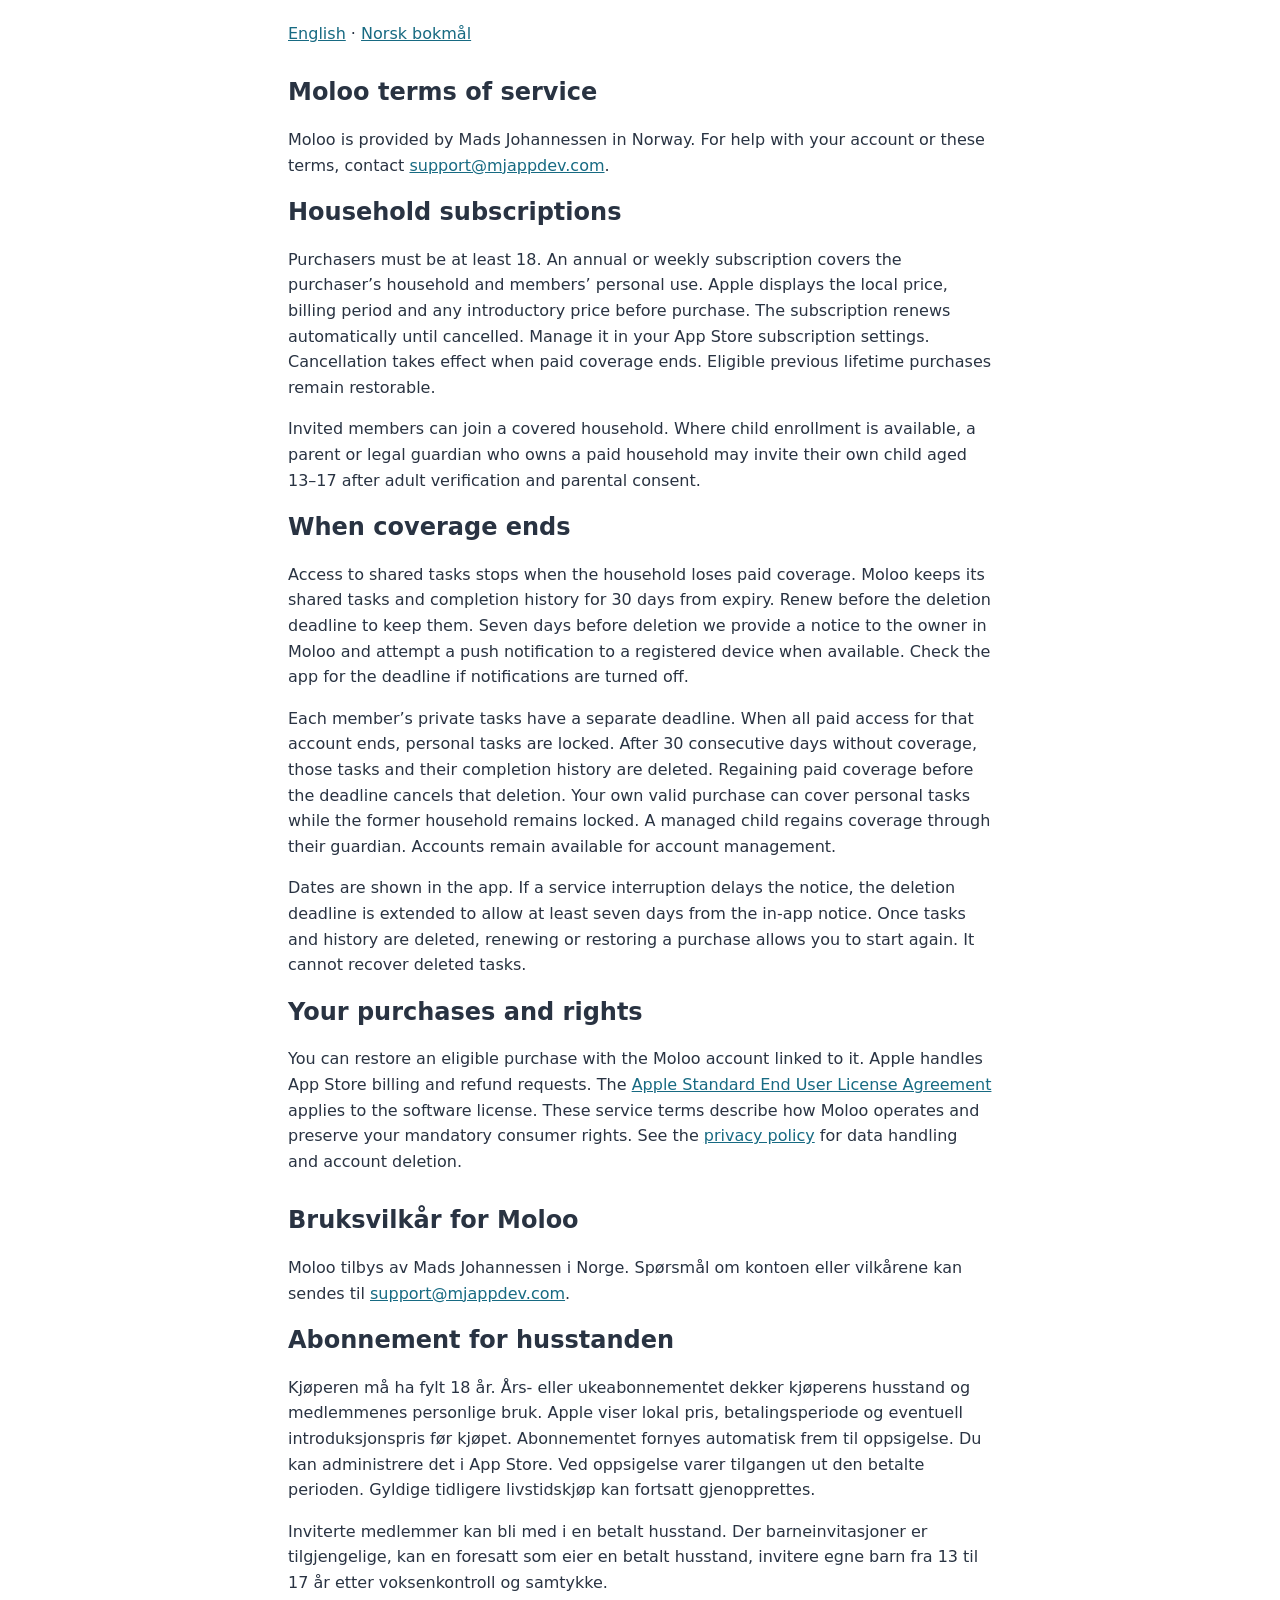
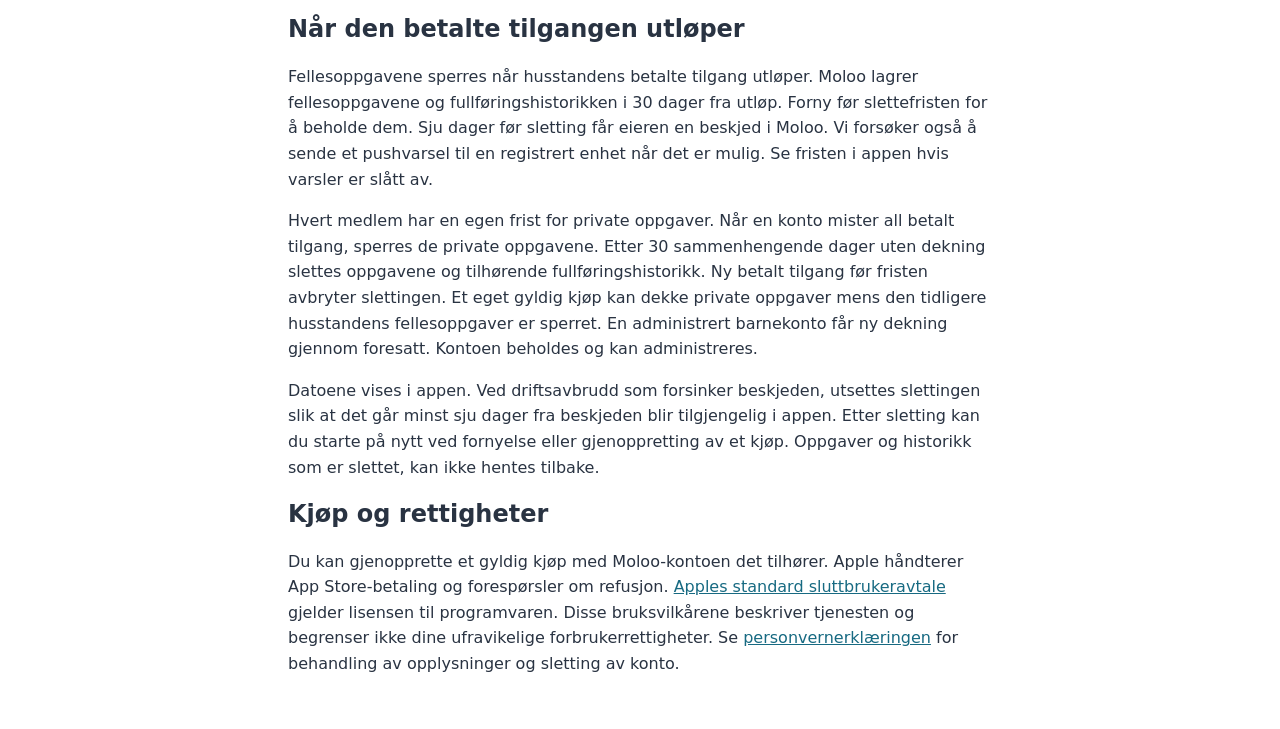
==== terms.html @ 765a5c9c "Add Moloo household and personal task retention terms" ====
<!doctype html>
<html lang="en"><head><meta charset="utf-8"><meta name="viewport" content="width=device-width,initial-scale=1">
<title>Terms of service · Moloo</title>
<style>body{font:1rem/1.6 system-ui;color:#293342;max-width:44rem;padding:1.3rem;margin:auto}h1,h2{line-height:1.2}a{color:#176a82}section{margin:2rem 0}</style></head>
<body><nav><a href="#en">English</a> · <a href="#nb">Norsk bokmål</a></nav>
<section id="en"><h1>Moloo terms of service</h1>
<p>Moloo is provided by Mads Johannessen in Norway. For help with your account or these terms, contact <a href="mailto:support@mjappdev.com">support@mjappdev.com</a>.</p>
<h2>Household subscriptions</h2>
<p>Purchasers must be at least 18. An annual or weekly subscription covers the purchaser’s household and members’ personal use. Apple displays the local price, billing period and any introductory price before purchase. The subscription renews automatically until cancelled. Manage it in your App Store subscription settings. Cancellation takes effect when paid coverage ends. Eligible previous lifetime purchases remain restorable.</p>
<p>Invited members can join a covered household. Where child enrollment is available, a parent or legal guardian who owns a paid household may invite their own child aged 13–17 after adult verification and parental consent.</p>
<h2>When coverage ends</h2>
<p>Access to shared tasks stops when the household loses paid coverage. Moloo keeps its shared tasks and completion history for 30 days from expiry. Renew before the deletion deadline to keep them. Seven days before deletion we provide a notice to the owner in Moloo and attempt a push notification to a registered device when available. Check the app for the deadline if notifications are turned off.</p>
<p>Each member’s private tasks have a separate deadline. When all paid access for that account ends, personal tasks are locked. After 30 consecutive days without coverage, those tasks and their completion history are deleted. Regaining paid coverage before the deadline cancels that deletion. Your own valid purchase can cover personal tasks while the former household remains locked. A managed child regains coverage through their guardian. Accounts remain available for account management.</p>
<p>Dates are shown in the app. If a service interruption delays the notice, the deletion deadline is extended to allow at least seven days from the in-app notice. Once tasks and history are deleted, renewing or restoring a purchase allows you to start again. It cannot recover deleted tasks.</p>
<h2>Your purchases and rights</h2>
<p>You can restore an eligible purchase with the Moloo account linked to it. Apple handles App Store billing and refund requests. The <a href="https://www.apple.com/legal/internet-services/itunes/dev/stdeula/">Apple Standard End User License Agreement</a> applies to the software license. These service terms describe how Moloo operates and preserve your mandatory consumer rights. See the <a href="https://madsjohannessen03-coder.github.io/moloo/privacy.html">privacy policy</a> for data handling and account deletion.</p></section>
<section id="nb" lang="nb"><h1>Bruksvilkår for Moloo</h1>
<p>Moloo tilbys av Mads Johannessen i Norge. Spørsmål om kontoen eller vilkårene kan sendes til <a href="mailto:support@mjappdev.com">support@mjappdev.com</a>.</p>
<h2>Abonnement for husstanden</h2>
<p>Kjøperen må ha fylt 18 år. Års- eller ukeabonnementet dekker kjøperens husstand og medlemmenes personlige bruk. Apple viser lokal pris, betalingsperiode og eventuell introduksjonspris før kjøpet. Abonnementet fornyes automatisk frem til oppsigelse. Du kan administrere det i App Store. Ved oppsigelse varer tilgangen ut den betalte perioden. Gyldige tidligere livstidskjøp kan fortsatt gjenopprettes.</p>
<p>Inviterte medlemmer kan bli med i en betalt husstand. Der barneinvitasjoner er tilgjengelige, kan en foresatt som eier en betalt husstand, invitere egne barn fra 13 til 17 år etter voksenkontroll og samtykke.</p>
<h2>Når den betalte tilgangen utløper</h2>
<p>Fellesoppgavene sperres når husstandens betalte tilgang utløper. Moloo lagrer fellesoppgavene og fullføringshistorikken i 30 dager fra utløp. Forny før slettefristen for å beholde dem. Sju dager før sletting får eieren en beskjed i Moloo. Vi forsøker også å sende et pushvarsel til en registrert enhet når det er mulig. Se fristen i appen hvis varsler er slått av.</p>
<p>Hvert medlem har en egen frist for private oppgaver. Når en konto mister all betalt tilgang, sperres de private oppgavene. Etter 30 sammenhengende dager uten dekning slettes oppgavene og tilhørende fullføringshistorikk. Ny betalt tilgang før fristen avbryter slettingen. Et eget gyldig kjøp kan dekke private oppgaver mens den tidligere husstandens fellesoppgaver er sperret. En administrert barnekonto får ny dekning gjennom foresatt. Kontoen beholdes og kan administreres.</p>
<p>Datoene vises i appen. Ved driftsavbrudd som forsinker beskjeden, utsettes slettingen slik at det går minst sju dager fra beskjeden blir tilgjengelig i appen. Etter sletting kan du starte på nytt ved fornyelse eller gjenoppretting av et kjøp. Oppgaver og historikk som er slettet, kan ikke hentes tilbake.</p>
<h2>Kjøp og rettigheter</h2>
<p>Du kan gjenopprette et gyldig kjøp med Moloo-kontoen det tilhører. Apple håndterer App Store-betaling og forespørsler om refusjon. <a href="https://www.apple.com/legal/internet-services/itunes/dev/stdeula/">Apples standard sluttbrukeravtale</a> gjelder lisensen til programvaren. Disse bruksvilkårene beskriver tjenesten og begrenser ikke dine ufravikelige forbrukerrettigheter. Se <a href="https://madsjohannessen03-coder.github.io/moloo/privacy.html">personvernerklæringen</a> for behandling av opplysninger og sletting av konto.</p></section></body></html>
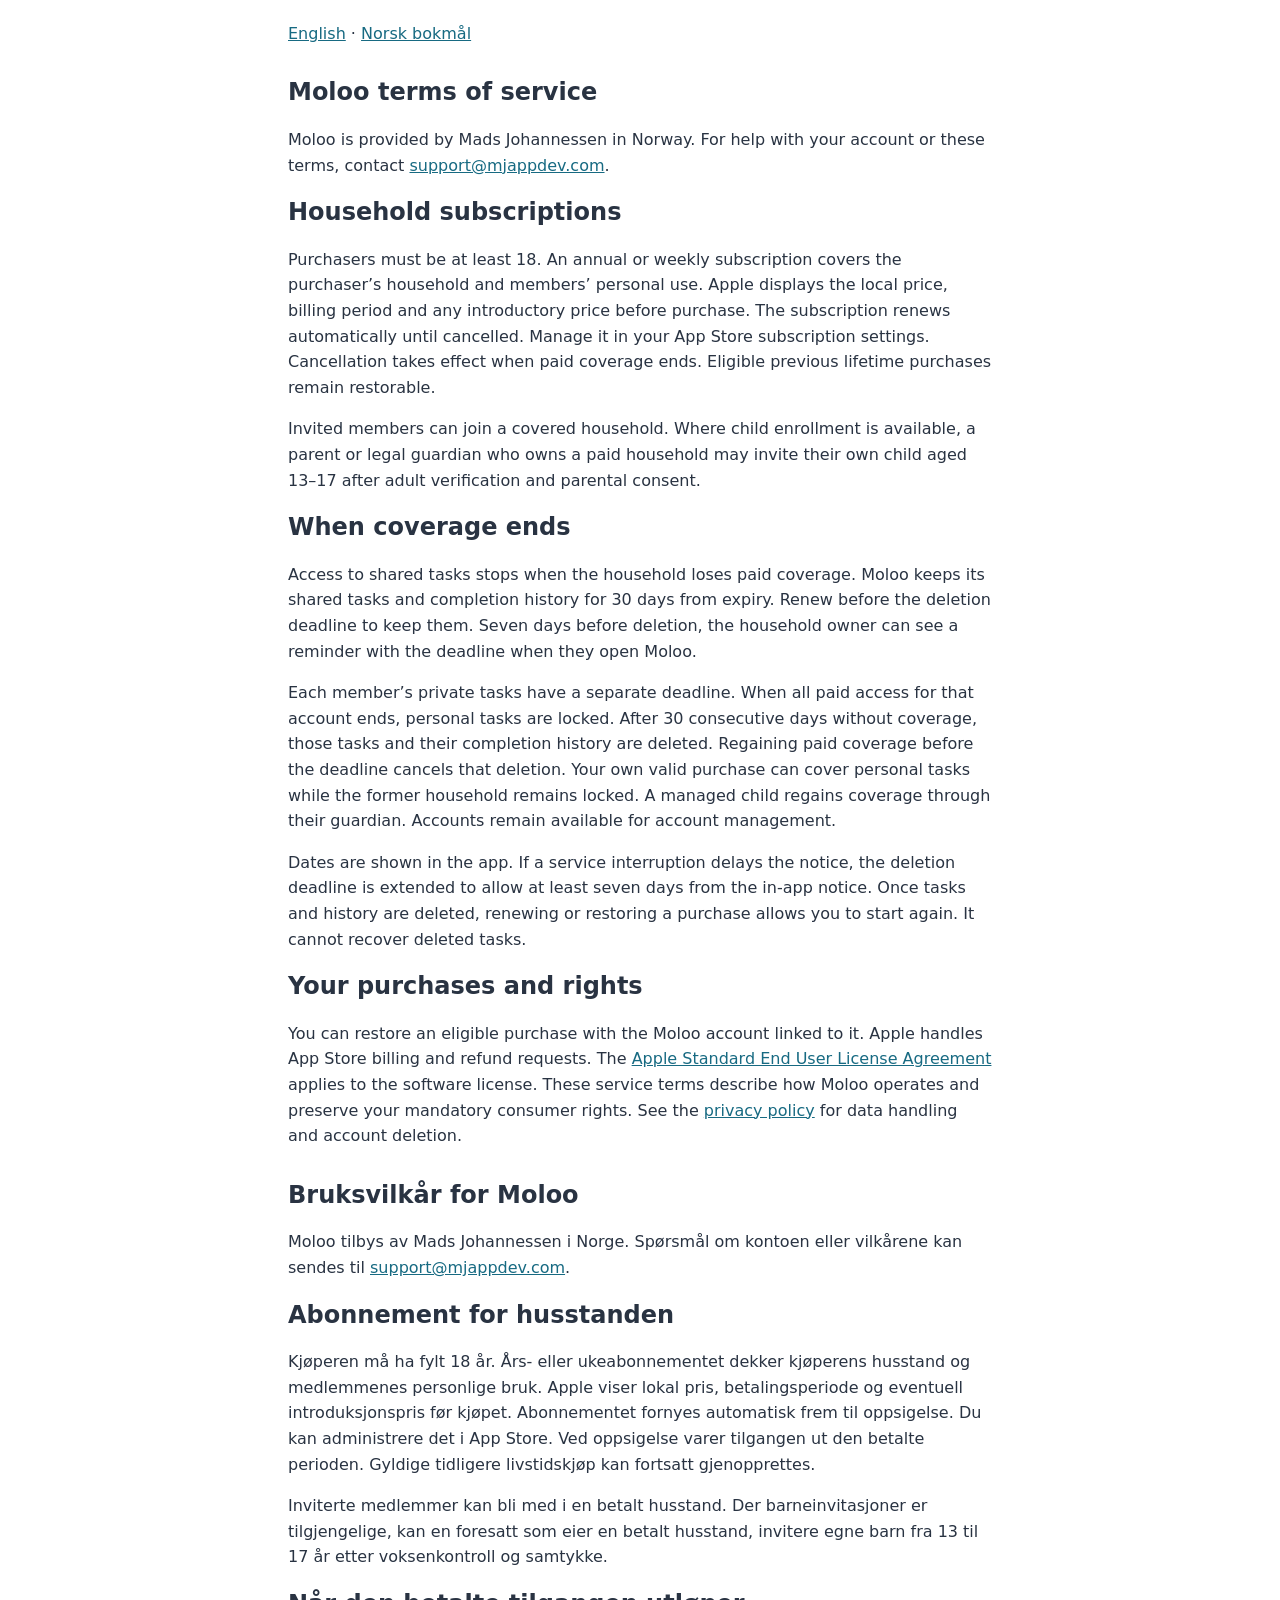
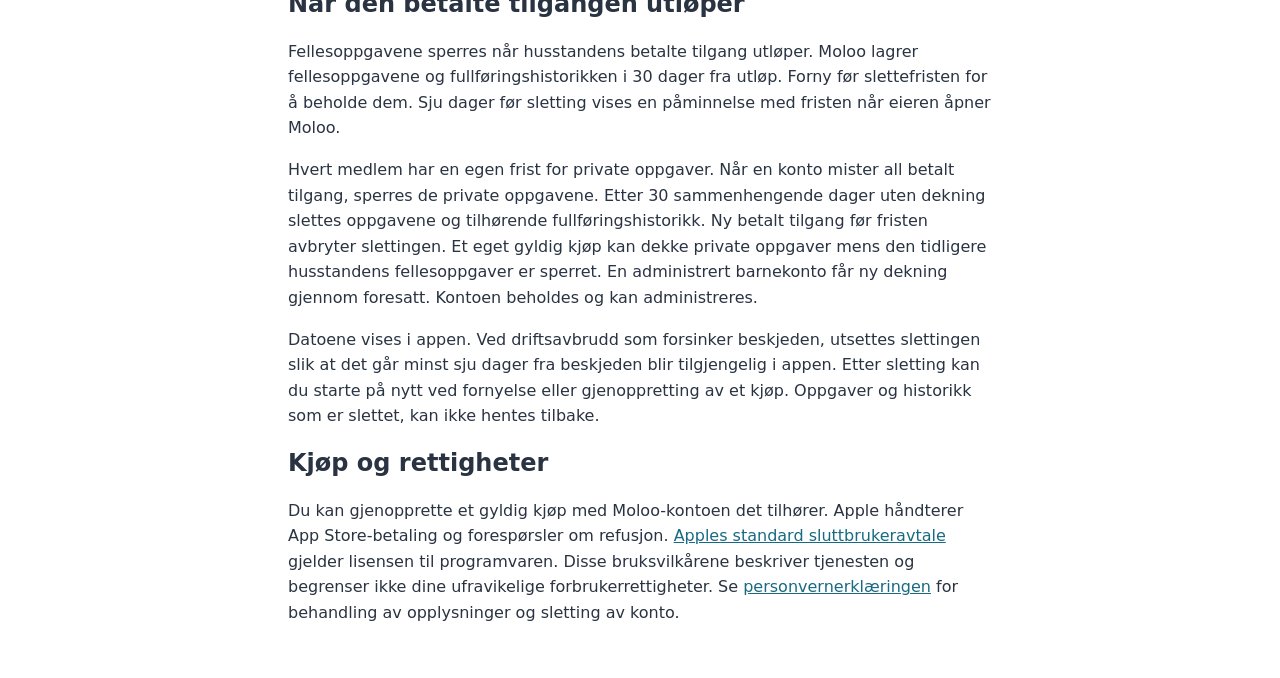
==== commit 47a5fe48: "Describe the in-app deletion reminder in Moloo terms" ====
--- a/terms.html
+++ b/terms.html
@@ -9,7 +9,7 @@
 <p>Purchasers must be at least 18. An annual or weekly subscription covers the purchaser’s household and members’ personal use. Apple displays the local price, billing period and any introductory price before purchase. The subscription renews automatically until cancelled. Manage it in your App Store subscription settings. Cancellation takes effect when paid coverage ends. Eligible previous lifetime purchases remain restorable.</p>
 <p>Invited members can join a covered household. Where child enrollment is available, a parent or legal guardian who owns a paid household may invite their own child aged 13–17 after adult verification and parental consent.</p>
 <h2>When coverage ends</h2>
-<p>Access to shared tasks stops when the household loses paid coverage. Moloo keeps its shared tasks and completion history for 30 days from expiry. Renew before the deletion deadline to keep them. Seven days before deletion we provide a notice to the owner in Moloo and attempt a push notification to a registered device when available. Check the app for the deadline if notifications are turned off.</p>
+<p>Access to shared tasks stops when the household loses paid coverage. Moloo keeps its shared tasks and completion history for 30 days from expiry. Renew before the deletion deadline to keep them. Seven days before deletion, the household owner can see a reminder with the deadline when they open Moloo.</p>
 <p>Each member’s private tasks have a separate deadline. When all paid access for that account ends, personal tasks are locked. After 30 consecutive days without coverage, those tasks and their completion history are deleted. Regaining paid coverage before the deadline cancels that deletion. Your own valid purchase can cover personal tasks while the former household remains locked. A managed child regains coverage through their guardian. Accounts remain available for account management.</p>
 <p>Dates are shown in the app. If a service interruption delays the notice, the deletion deadline is extended to allow at least seven days from the in-app notice. Once tasks and history are deleted, renewing or restoring a purchase allows you to start again. It cannot recover deleted tasks.</p>
 <h2>Your purchases and rights</h2>
@@ -20,7 +20,7 @@
 <p>Kjøperen må ha fylt 18 år. Års- eller ukeabonnementet dekker kjøperens husstand og medlemmenes personlige bruk. Apple viser lokal pris, betalingsperiode og eventuell introduksjonspris før kjøpet. Abonnementet fornyes automatisk frem til oppsigelse. Du kan administrere det i App Store. Ved oppsigelse varer tilgangen ut den betalte perioden. Gyldige tidligere livstidskjøp kan fortsatt gjenopprettes.</p>
 <p>Inviterte medlemmer kan bli med i en betalt husstand. Der barneinvitasjoner er tilgjengelige, kan en foresatt som eier en betalt husstand, invitere egne barn fra 13 til 17 år etter voksenkontroll og samtykke.</p>
 <h2>Når den betalte tilgangen utløper</h2>
-<p>Fellesoppgavene sperres når husstandens betalte tilgang utløper. Moloo lagrer fellesoppgavene og fullføringshistorikken i 30 dager fra utløp. Forny før slettefristen for å beholde dem. Sju dager før sletting får eieren en beskjed i Moloo. Vi forsøker også å sende et pushvarsel til en registrert enhet når det er mulig. Se fristen i appen hvis varsler er slått av.</p>
+<p>Fellesoppgavene sperres når husstandens betalte tilgang utløper. Moloo lagrer fellesoppgavene og fullføringshistorikken i 30 dager fra utløp. Forny før slettefristen for å beholde dem. Sju dager før sletting vises en påminnelse med fristen når eieren åpner Moloo.</p>
 <p>Hvert medlem har en egen frist for private oppgaver. Når en konto mister all betalt tilgang, sperres de private oppgavene. Etter 30 sammenhengende dager uten dekning slettes oppgavene og tilhørende fullføringshistorikk. Ny betalt tilgang før fristen avbryter slettingen. Et eget gyldig kjøp kan dekke private oppgaver mens den tidligere husstandens fellesoppgaver er sperret. En administrert barnekonto får ny dekning gjennom foresatt. Kontoen beholdes og kan administreres.</p>
 <p>Datoene vises i appen. Ved driftsavbrudd som forsinker beskjeden, utsettes slettingen slik at det går minst sju dager fra beskjeden blir tilgjengelig i appen. Etter sletting kan du starte på nytt ved fornyelse eller gjenoppretting av et kjøp. Oppgaver og historikk som er slettet, kan ikke hentes tilbake.</p>
 <h2>Kjøp og rettigheter</h2>
